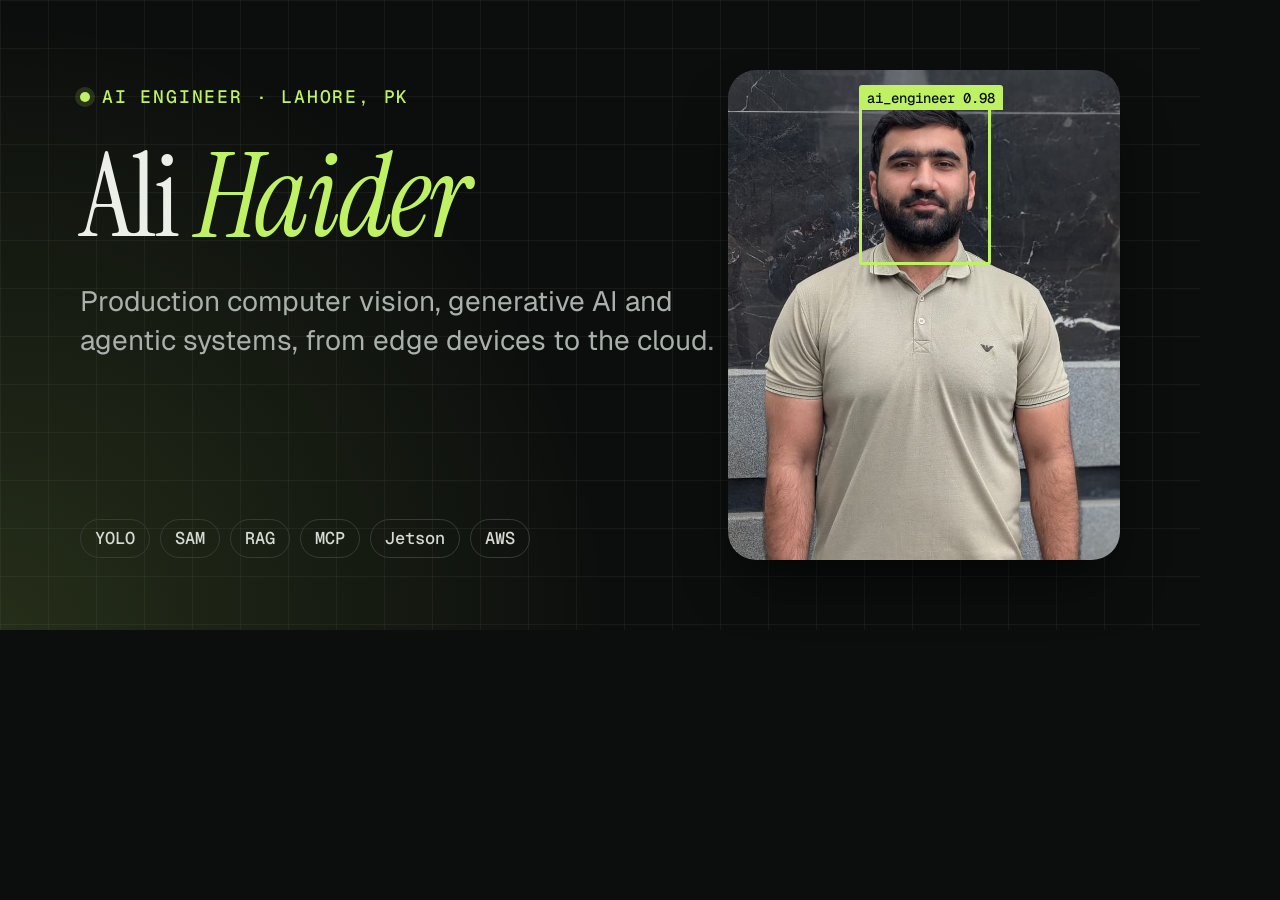
==== assets/og-template.html @ c68b956b "Add portfolio site" ====
<!doctype html>
<!-- Source for assets/img/og-image.jpg (1200×630 social preview). Not linked from the site. -->
<html lang="en">
<head>
<meta charset="utf-8">
<title>OG image template</title>
<link href="https://fonts.googleapis.com/css2?family=Geist:wght@400;500&family=Geist+Mono:wght@500&family=Instrument+Serif:ital@0;1&display=block" rel="stylesheet">
<style>
  html, body { margin: 0; }
  body {
    width: 1200px; height: 630px; overflow: hidden; position: relative;
    background: #0c0e0d; color: #eceee8; font-family: "Geist", sans-serif;
  }
  body::before {
    content: ""; position: absolute; inset: 0;
    background:
      radial-gradient(circle at 0% 100%, rgba(190,242,100,.14), transparent 45%),
      linear-gradient(rgba(236,238,232,.05) 1px, transparent 1px) 0 0 / 48px 48px,
      linear-gradient(90deg, rgba(236,238,232,.05) 1px, transparent 1px) 0 0 / 48px 48px;
  }
  .copy { position: absolute; left: 80px; top: 88px; width: 640px; }
  .kicker { font: 500 18px/1 "Geist Mono", monospace; letter-spacing: .1em; text-transform: uppercase; color: #bef264; display: flex; align-items: center; gap: 12px; }
  .kicker::before { content: ""; width: 10px; height: 10px; border-radius: 50%; background: #bef264; box-shadow: 0 0 0 5px rgba(190,242,100,.15); }
  h1 { margin: 36px 0 0; font: 400 116px/0.95 "Instrument Serif", serif; letter-spacing: -.02em; }
  h1 em { color: #bef264; }
  p { margin: 30px 0 0; font-size: 28px; line-height: 1.4; color: #aab1ac; }
  .tags { position: absolute; left: 80px; bottom: 72px; display: flex; gap: 10px; }
  .tags span { font: 500 17px/1 "Geist Mono", monospace; padding: 10px 14px; border: 1px solid #353c37; border-radius: 999px; color: #d6dad3; }
  .photo { position: absolute; right: 80px; top: 70px; width: 392px; height: 490px; border-radius: 28px; overflow: hidden; box-shadow: 0 30px 60px -20px rgba(0,0,0,.8); }
  .photo img { width: 100%; height: 100%; object-fit: cover; display: block; }
  .bbox { position: absolute; left: 33.5%; top: 7.5%; width: 32%; height: 31%; border: 3px solid #bef264; border-radius: 3px; }
  .bbox span { position: absolute; left: -3px; bottom: 100%; background: #bef264; color: #0c0e0d; font: 500 14px/1 "Geist Mono", monospace; padding: 6px 8px 5px; border-radius: 3px 3px 0 0; white-space: nowrap; }
</style>
</head>
<body>
  <div class="copy">
    <div class="kicker">AI Engineer · Lahore, PK</div>
    <h1>Ali <em>Haider</em></h1>
    <p>Production computer vision, generative AI and agentic systems, from edge devices to the cloud.</p>
  </div>
  <div class="tags"><span>YOLO</span><span>SAM</span><span>RAG</span><span>MCP</span><span>Jetson</span><span>AWS</span></div>
  <div class="photo">
    <img src="img/ali-haider.jpg" alt="">
    <div class="bbox"><span>ai_engineer 0.98</span></div>
  </div>
</body>
</html>
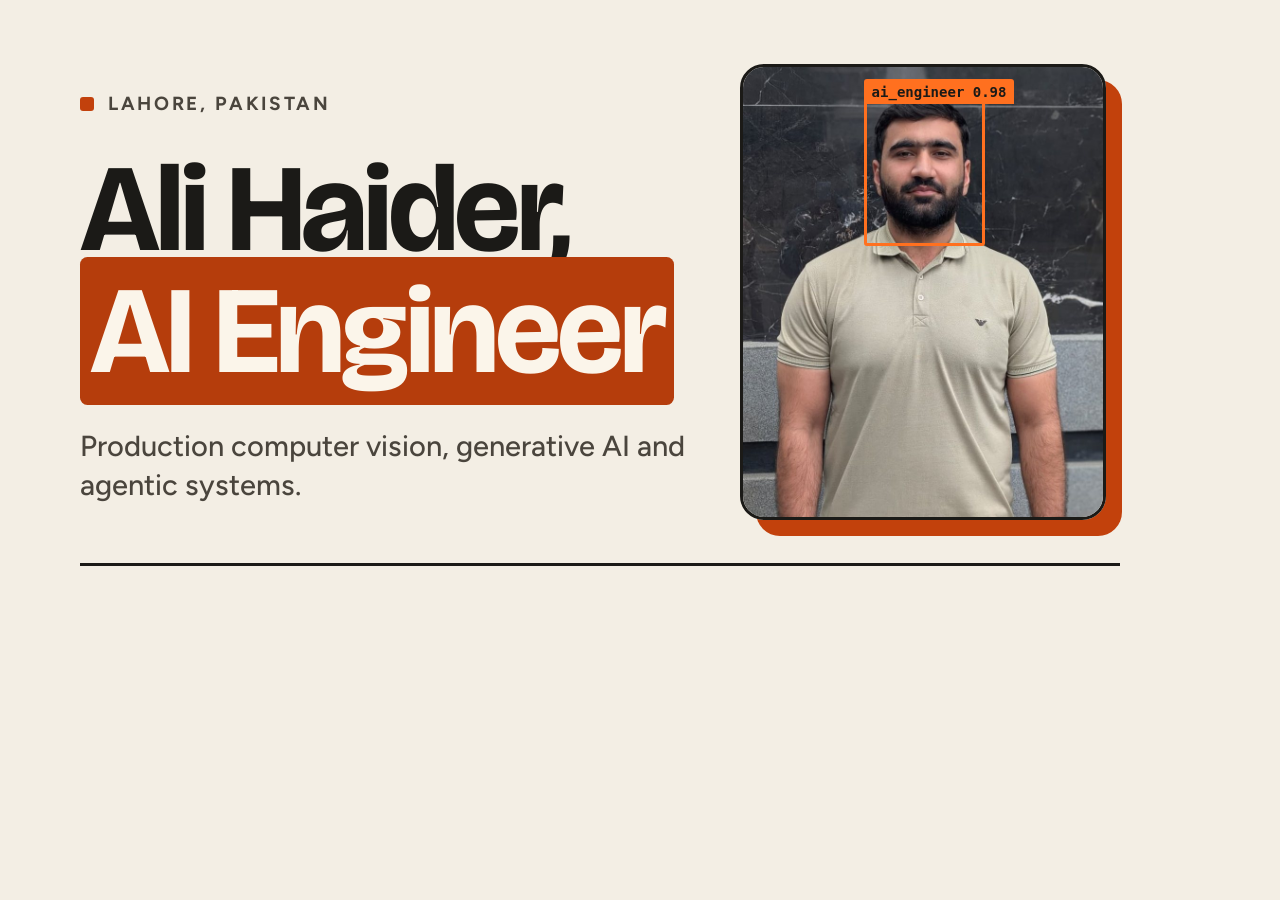
==== commit d4e2024c: "changed the colors" ====
--- a/assets/og-template.html
+++ b/assets/og-template.html
@@ -4,44 +4,36 @@
 <head>
 <meta charset="utf-8">
 <title>OG image template</title>
-<link href="https://fonts.googleapis.com/css2?family=Geist:wght@400;500&family=Geist+Mono:wght@500&family=Instrument+Serif:ital@0;1&display=block" rel="stylesheet">
+<link href="https://fonts.googleapis.com/css2?family=Bricolage+Grotesque:opsz,wght@12..96,500..800&family=Figtree:wght@500;700&display=block" rel="stylesheet">
 <style>
   html, body { margin: 0; }
   body {
     width: 1200px; height: 630px; overflow: hidden; position: relative;
-    background: #0c0e0d; color: #eceee8; font-family: "Geist", sans-serif;
+    background: #f3eee4; color: #1b1a17; font-family: "Figtree", sans-serif;
   }
-  body::before {
-    content: ""; position: absolute; inset: 0;
-    background:
-      radial-gradient(circle at 0% 100%, rgba(190,242,100,.14), transparent 45%),
-      linear-gradient(rgba(236,238,232,.05) 1px, transparent 1px) 0 0 / 48px 48px,
-      linear-gradient(90deg, rgba(236,238,232,.05) 1px, transparent 1px) 0 0 / 48px 48px;
-  }
-  .copy { position: absolute; left: 80px; top: 88px; width: 640px; }
-  .kicker { font: 500 18px/1 "Geist Mono", monospace; letter-spacing: .1em; text-transform: uppercase; color: #bef264; display: flex; align-items: center; gap: 12px; }
-  .kicker::before { content: ""; width: 10px; height: 10px; border-radius: 50%; background: #bef264; box-shadow: 0 0 0 5px rgba(190,242,100,.15); }
-  h1 { margin: 36px 0 0; font: 400 116px/0.95 "Instrument Serif", serif; letter-spacing: -.02em; }
-  h1 em { color: #bef264; }
-  p { margin: 30px 0 0; font-size: 28px; line-height: 1.4; color: #aab1ac; }
-  .tags { position: absolute; left: 80px; bottom: 72px; display: flex; gap: 10px; }
-  .tags span { font: 500 17px/1 "Geist Mono", monospace; padding: 10px 14px; border: 1px solid #353c37; border-radius: 999px; color: #d6dad3; }
-  .photo { position: absolute; right: 80px; top: 70px; width: 392px; height: 490px; border-radius: 28px; overflow: hidden; box-shadow: 0 30px 60px -20px rgba(0,0,0,.8); }
+  .copy { position: absolute; left: 80px; top: 92px; width: 620px; }
+  .kicker { display: flex; align-items: center; gap: 14px; font-weight: 700; font-size: 19px; letter-spacing: .14em; text-transform: uppercase; color: #4a453d; }
+  .kicker::before { content: ""; width: 14px; height: 14px; border-radius: 3px; background: #c2410c; }
+  h1 { margin: 34px 0 0; font: 700 124px/0.98 "Bricolage Grotesque", sans-serif; letter-spacing: -.03em; }
+  h1 em { font-style: normal; color: #fbf5ea; background: #b53d0c; padding: 0 .08em; border-radius: .06em; }
+  p { margin: 34px 0 0; font-size: 29px; line-height: 1.35; font-weight: 500; color: #4a453d; }
+  .rule { position: absolute; left: 80px; right: 80px; bottom: 64px; border-top: 3px solid #1b1a17; }
+  .photo { position: absolute; right: 94px; top: 64px; width: 360px; height: 450px; border: 3px solid #1b1a17; border-radius: 24px; overflow: hidden; box-shadow: 16px 16px 0 #c2410c; }
   .photo img { width: 100%; height: 100%; object-fit: cover; display: block; }
-  .bbox { position: absolute; left: 33.5%; top: 7.5%; width: 32%; height: 31%; border: 3px solid #bef264; border-radius: 3px; }
-  .bbox span { position: absolute; left: -3px; bottom: 100%; background: #bef264; color: #0c0e0d; font: 500 14px/1 "Geist Mono", monospace; padding: 6px 8px 5px; border-radius: 3px 3px 0 0; white-space: nowrap; }
+  .bbox { position: absolute; left: 33.5%; top: 7.5%; width: 32%; height: 31%; border: 3px solid #ff701f; border-radius: 3px; }
+  .bbox span { position: absolute; left: -3px; bottom: 100%; background: #ff701f; color: #1b1a17; font: 700 14px/1 ui-monospace, Menlo, monospace; padding: 6px 8px 5px; border-radius: 3px 3px 0 0; white-space: nowrap; }
 </style>
 </head>
 <body>
   <div class="copy">
-    <div class="kicker">AI Engineer · Lahore, PK</div>
-    <h1>Ali <em>Haider</em></h1>
-    <p>Production computer vision, generative AI and agentic systems, from edge devices to the cloud.</p>
+    <div class="kicker">Lahore, Pakistan</div>
+    <h1>Ali Haider, <em>AI&nbsp;Engineer</em></h1>
+    <p>Production computer vision, generative AI and agentic systems.</p>
   </div>
-  <div class="tags"><span>YOLO</span><span>SAM</span><span>RAG</span><span>MCP</span><span>Jetson</span><span>AWS</span></div>
   <div class="photo">
     <img src="img/ali-haider.jpg" alt="">
     <div class="bbox"><span>ai_engineer 0.98</span></div>
   </div>
+  <div class="rule"></div>
 </body>
 </html>
